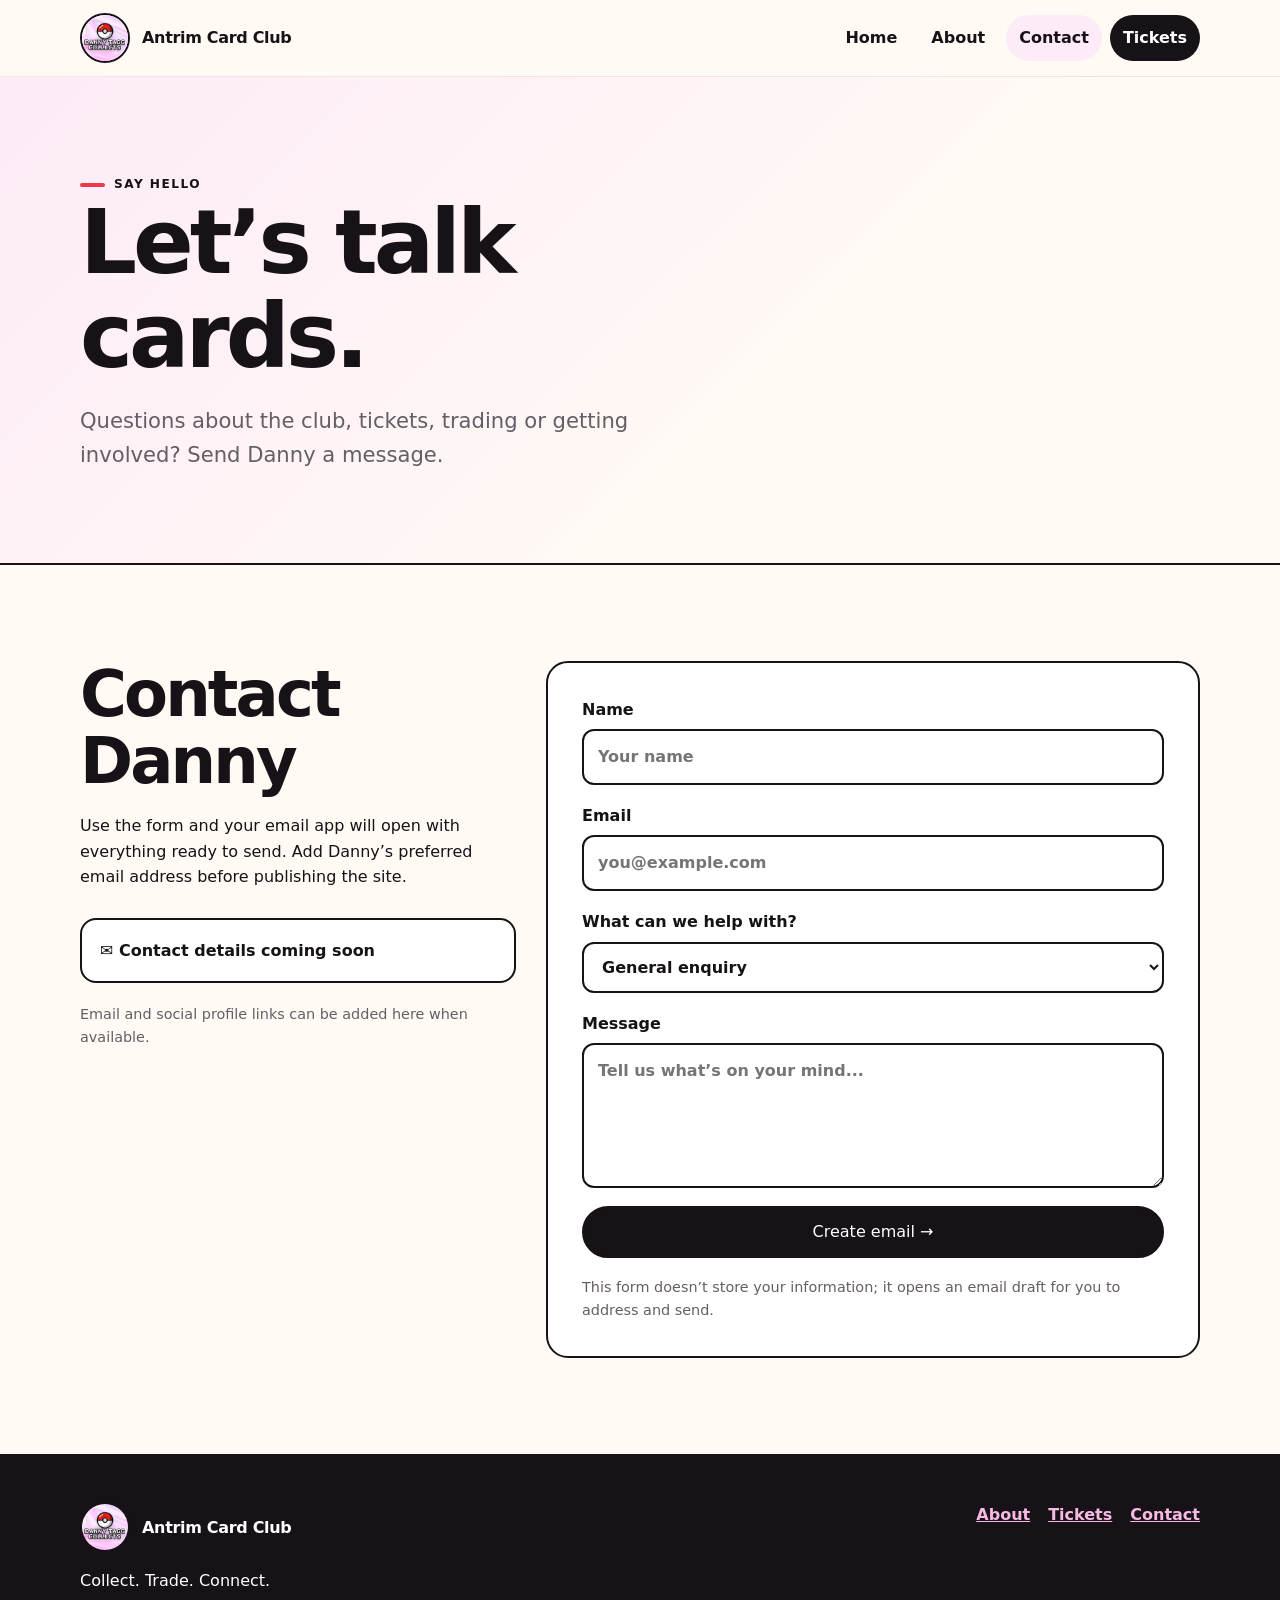
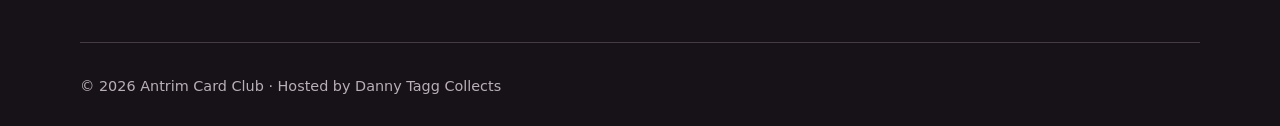
==== contact.html @ 0ae38f64 "Launch Antrim Card Club website" ====
<!doctype html><html lang="en"><head><meta charset="utf-8"><meta name="viewport" content="width=device-width, initial-scale=1"><meta name="description" content="Contact Danny Tagg Collects about Antrim Card Club."><title>Contact | Antrim Card Club</title><link rel="stylesheet" href="styles.css"></head><body>
<a class="skip" href="#main">Skip to content</a><header class="site-header"><nav class="nav wrap" aria-label="Main navigation"><a class="brand" href="index.html"><img src="assets/danny-tagg-logo.webp" alt="Danny Tagg Collects logo"><span>Antrim Card Club</span></a><button class="menu-btn" aria-expanded="false" aria-controls="nav-links">Menu</button><div class="nav-links" id="nav-links"><a href="index.html">Home</a><a href="about.html">About</a><a href="contact.html" aria-current="page">Contact</a><a class="nav-cta" href="tickets.html">Tickets</a></div></nav></header>
<main id="main"><section class="page-hero"><div class="wrap"><span class="eyebrow">Say hello</span><h1 data-content="contact.title">Let’s talk cards.</h1><p class="lead" data-content="contact.intro">Questions about the club, tickets, trading or getting involved? Send Danny a message.</p></div></section>
<section class="section"><div class="wrap contact-grid"><div><h2>Contact Danny</h2><p>Use the form and your email app will open with everything ready to send. Add Danny’s preferred email address before publishing the site.</p><div class="contact-items"><div class="contact-item">✉ Contact details coming soon</div></div><p class="form-note" style="margin-top:20px">Email and social profile links can be added here when available.</p></div><div class="panel"><form id="contact-form"><label>Name<input name="name" required autocomplete="name" placeholder="Your name"></label><label>Email<input type="email" name="email" required autocomplete="email" placeholder="you@example.com"></label><label>What can we help with?<select name="topic"><option>General enquiry</option><option>Tickets</option><option>Trading</option><option>Collaboration</option></select></label><label>Message<textarea name="message" required placeholder="Tell us what’s on your mind..."></textarea></label><button class="btn btn-primary" type="submit">Create email →</button><p class="form-note">This form doesn’t store your information; it opens an email draft for you to address and send.</p></form></div></div></section></main>
<footer><div class="wrap"><div class="footer-grid"><div class="footer-brand"><a class="brand" href="index.html"><img src="assets/danny-tagg-logo.webp" alt=""><span>Antrim Card Club</span></a><p>Collect. Trade. Connect.</p></div><div class="footer-links"><a href="about.html">About</a><a href="tickets.html">Tickets</a><a href="contact.html">Contact</a></div></div><div class="copyright">© <span data-year></span> Antrim Card Club · Hosted by Danny Tagg Collects</div></div></footer><script src="site-content.js"></script><script src="script.js"></script></body></html>
---- styles.css ----
:root {
  --ink: #171217;
  --muted: #665d66;
  --cream: #fffaf4;
  --paper: #ffffff;
  --pink: #f8b9e3;
  --pink-soft: #fdebf7;
  --red: #ee3948;
  --yellow: #ffd45a;
  --line: #ded4dc;
  --shadow: 0 16px 50px rgba(39, 18, 33, .12);
  --radius: 22px;
}

* { box-sizing: border-box; }
html { scroll-behavior: smooth; }
body {
  margin: 0;
  color: var(--ink);
  background: var(--cream);
  font-family: Inter, ui-sans-serif, system-ui, -apple-system, BlinkMacSystemFont, "Segoe UI", sans-serif;
  line-height: 1.6;
}
a { color: inherit; }
[data-content] a { color: #b81732; font-weight: 800; text-decoration-thickness: 2px; text-underline-offset: 3px; }
[data-content] a:hover { color: var(--red); }
img { max-width: 100%; display: block; }
.wrap { width: min(1120px, calc(100% - 40px)); margin-inline: auto; }
.skip { position: absolute; left: -9999px; }
.skip:focus { left: 16px; top: 12px; z-index: 100; padding: 10px 14px; background: white; border: 2px solid var(--ink); }

.site-header { position: sticky; top: 0; z-index: 20; background: rgba(255,250,244,.9); backdrop-filter: blur(14px); border-bottom: 1px solid rgba(23,18,23,.08); }
.nav { min-height: 76px; display: flex; align-items: center; justify-content: space-between; gap: 24px; }
.brand { display: flex; align-items: center; gap: 12px; font-weight: 900; text-decoration: none; letter-spacing: -.02em; }
.brand img { width: 50px; height: 50px; border-radius: 50%; object-fit: cover; border: 2px solid var(--ink); }
.nav-links { display: flex; align-items: center; gap: 8px; }
.nav-links a { text-decoration: none; font-weight: 750; padding: 10px 13px; border-radius: 999px; }
.nav-links a:hover, .nav-links a[aria-current="page"] { background: var(--pink-soft); }
.nav-links .nav-cta { background: var(--ink); color: white; }
.nav-links .nav-cta:hover, .nav-links .nav-cta[aria-current="page"] { background: var(--red); }
.menu-btn { display: none; border: 0; background: transparent; font: inherit; font-weight: 800; padding: 8px; }

.hero { min-height: 650px; display: grid; grid-template-columns: 1.1fr .9fr; align-items: center; gap: 64px; padding: 76px 0; }
.eyebrow { display: inline-flex; align-items: center; gap: 9px; text-transform: uppercase; letter-spacing: .12em; font-size: .76rem; font-weight: 900; }
.eyebrow::before { content: ""; width: 25px; height: 4px; background: var(--red); border-radius: 4px; }
h1, h2, h3 { line-height: 1.05; letter-spacing: -.045em; margin: 0 0 18px; }
h1 { font-size: clamp(3.3rem, 8vw, 7.5rem); max-width: 9ch; }
h2 { font-size: clamp(2.2rem, 5vw, 4rem); }
h3 { font-size: 1.45rem; }
.lead { font-size: clamp(1.08rem, 2vw, 1.32rem); color: var(--muted); max-width: 630px; }
.actions { display: flex; flex-wrap: wrap; gap: 12px; margin-top: 32px; }
.btn { display: inline-flex; align-items: center; justify-content: center; min-height: 52px; padding: 0 22px; border: 2px solid var(--ink); border-radius: 999px; text-decoration: none; font-weight: 900; transition: transform .18s, box-shadow .18s, background .18s; }
.btn:hover { transform: translateY(-2px); box-shadow: 0 6px 0 var(--ink); }
.btn-primary { color: white; background: var(--ink); }
.btn-pink { background: var(--pink); }
.btn-light { background: white; }

.hero-art { position: relative; min-height: 480px; display: grid; place-items: center; }
.hero-disc { width: min(390px, 86vw); aspect-ratio: 1; border-radius: 50%; padding: 28px; background: repeating-linear-gradient(45deg, var(--pink), var(--pink) 18px, #ffcdeb 18px, #ffcdeb 36px); border: 4px solid var(--ink); box-shadow: 16px 18px 0 var(--red); transform: rotate(4deg); }
.hero-disc img { width: 100%; height: 100%; object-fit: cover; border-radius: 50%; border: 4px solid var(--ink); image-rendering: auto; }
.spark { position: absolute; font-size: 4rem; font-weight: 900; color: var(--yellow); -webkit-text-stroke: 2px var(--ink); }
.spark-a { left: 1%; top: 12%; transform: rotate(-14deg); }
.spark-b { right: 0; bottom: 5%; transform: rotate(15deg); }

.ticker { overflow: hidden; background: var(--ink); color: white; border-block: 3px solid var(--ink); }
.ticker-track { width: max-content; padding: 14px 0; font-weight: 900; text-transform: uppercase; letter-spacing: .08em; animation: ticker 24s linear infinite; }
.ticker span { color: var(--pink); padding: 0 16px; }
@keyframes ticker { to { transform: translateX(-50%); } }
@media (prefers-reduced-motion: reduce) { .ticker-track { animation: none; } * { scroll-behavior: auto !important; } }

.section { padding: 96px 0; }
.section-pink { background: var(--pink-soft); border-block: 1px solid #f3cee7; }
.section-head { display: flex; justify-content: space-between; align-items: end; gap: 24px; margin-bottom: 40px; }
.section-head p { max-width: 510px; color: var(--muted); margin: 0; }
.cards { display: grid; grid-template-columns: repeat(3, 1fr); gap: 18px; }
.card { padding: 28px; border: 2px solid var(--ink); background: white; border-radius: var(--radius); box-shadow: 7px 7px 0 var(--ink); }
.card-icon { width: 52px; height: 52px; display: grid; place-items: center; border-radius: 50%; background: var(--pink); border: 2px solid var(--ink); font-size: 1.4rem; margin-bottom: 36px; }
.card p { color: var(--muted); margin-bottom: 0; }
.split { display: grid; grid-template-columns: 1fr 1fr; gap: 64px; align-items: center; }
.feature-list { list-style: none; padding: 0; margin: 28px 0 0; }
.feature-list li { display: flex; gap: 12px; margin: 15px 0; font-weight: 700; }
.feature-list li::before { content: "✓"; flex: 0 0 26px; width: 26px; height: 26px; text-align: center; line-height: 24px; border-radius: 50%; background: var(--yellow); border: 2px solid var(--ink); }
.quote { background: var(--red); color: white; padding: 48px; border: 3px solid var(--ink); border-radius: 40px 10px 40px 10px; box-shadow: 12px 12px 0 var(--ink); }
.quote p { font-size: clamp(1.6rem, 3vw, 2.5rem); line-height: 1.2; font-weight: 900; letter-spacing: -.03em; margin: 0 0 24px; }
.quote span { font-weight: 800; }

.page-hero { padding: 92px 0 70px; background: linear-gradient(135deg, var(--pink-soft), var(--cream) 65%); border-bottom: 2px solid var(--ink); }
.page-hero h1 { max-width: 11ch; font-size: clamp(3.2rem, 7vw, 6.5rem); }
.info-grid { display: grid; grid-template-columns: 1.2fr .8fr; gap: 26px; }
.panel { background: white; border: 2px solid var(--ink); border-radius: var(--radius); padding: 34px; }
.panel-accent { background: var(--pink); box-shadow: 8px 8px 0 var(--ink); }
.ticket-card { display: grid; grid-template-columns: 1fr auto; gap: 28px; align-items: center; background: white; padding: 36px; border: 3px solid var(--ink); border-radius: 24px; box-shadow: 10px 10px 0 var(--pink); }
.ticket-status { display: inline-block; padding: 7px 12px; border: 2px solid var(--ink); border-radius: 99px; background: var(--yellow); font-weight: 900; font-size: .78rem; text-transform: uppercase; letter-spacing: .08em; }
.ticket-price { text-align: right; }
.ticket-price strong { display: block; font-size: 1.6rem; }
.notice { margin-top: 28px; padding: 20px; background: var(--pink-soft); border-left: 5px solid var(--red); }
.ticket-embed { overflow: hidden; background: white; border: 3px solid var(--ink); border-radius: 24px; box-shadow: 10px 10px 0 var(--pink); }
.ticket-embed-head { display: flex; justify-content: space-between; align-items: center; gap: 22px; padding: 26px 30px; border-bottom: 2px solid var(--ink); }
.ticket-embed-head h2 { margin: 12px 0 0; }
.ticket-embed-head a { font-weight: 900; white-space: nowrap; }
.ticket-embed iframe { display: block; width: 100%; height: 720px; border: 0; background: white; }

.contact-grid { display: grid; grid-template-columns: .8fr 1.2fr; gap: 30px; }
.contact-items { display: grid; gap: 14px; margin-top: 28px; }
.contact-item { padding: 18px; background: white; border: 2px solid var(--ink); border-radius: 16px; text-decoration: none; font-weight: 800; }
form { display: grid; gap: 18px; }
label { display: grid; gap: 7px; font-weight: 800; }
input, textarea, select { width: 100%; border: 2px solid var(--ink); border-radius: 12px; padding: 13px 14px; background: white; color: var(--ink); font: inherit; }
textarea { min-height: 145px; resize: vertical; }
input:focus, textarea:focus, select:focus { outline: 4px solid var(--pink); outline-offset: 1px; }
button.btn { cursor: pointer; font: inherit; }
.form-note { color: var(--muted); font-size: .9rem; margin: 0; }

.cta { margin: 0 auto 96px; padding: 52px; display: flex; align-items: center; justify-content: space-between; gap: 28px; background: var(--yellow); border: 3px solid var(--ink); border-radius: 28px; box-shadow: 10px 10px 0 var(--red); }
.cta h2 { margin-bottom: 6px; }
.cta p { margin: 0; }
footer { padding: 48px 0 28px; background: var(--ink); color: white; }
.footer-grid { display: flex; justify-content: space-between; gap: 40px; align-items: start; }
.footer-brand { max-width: 420px; }
.footer-brand .brand { margin-bottom: 16px; }
.footer-links { display: flex; gap: 18px; flex-wrap: wrap; }
.footer-links a { color: var(--pink); font-weight: 800; }
.copyright { padding-top: 32px; margin-top: 32px; border-top: 1px solid #443b44; color: #b9afb8; font-size: .9rem; }

@media (max-width: 800px) {
  .menu-btn { display: block; }
  .nav-links { display: none; position: absolute; left: 20px; right: 20px; top: 68px; padding: 14px; flex-direction: column; align-items: stretch; background: white; border: 2px solid var(--ink); border-radius: 18px; box-shadow: 7px 7px 0 var(--ink); }
  .nav-links.open { display: flex; }
  .nav-links a { text-align: center; }
  .hero { grid-template-columns: 1fr; padding-top: 52px; gap: 24px; }
  .hero-art { min-height: 390px; }
  .cards, .split, .info-grid, .contact-grid { grid-template-columns: 1fr; }
  .section-head, .cta, .footer-grid { align-items: start; flex-direction: column; }
  .ticket-card { grid-template-columns: 1fr; }
  .ticket-price { text-align: left; }
  .ticket-embed-head { align-items: flex-start; flex-direction: column; }
  .ticket-embed iframe { height: 660px; }
  .section { padding: 70px 0; }
}

@media (max-width: 480px) {
  .wrap { width: min(100% - 26px, 1120px); }
  .brand span { font-size: .9rem; }
  h1 { font-size: 3.15rem; }
  .hero-disc { width: 300px; }
  .hero-art { min-height: 335px; }
  .quote, .panel, .ticket-card, .cta { padding: 26px; }
}
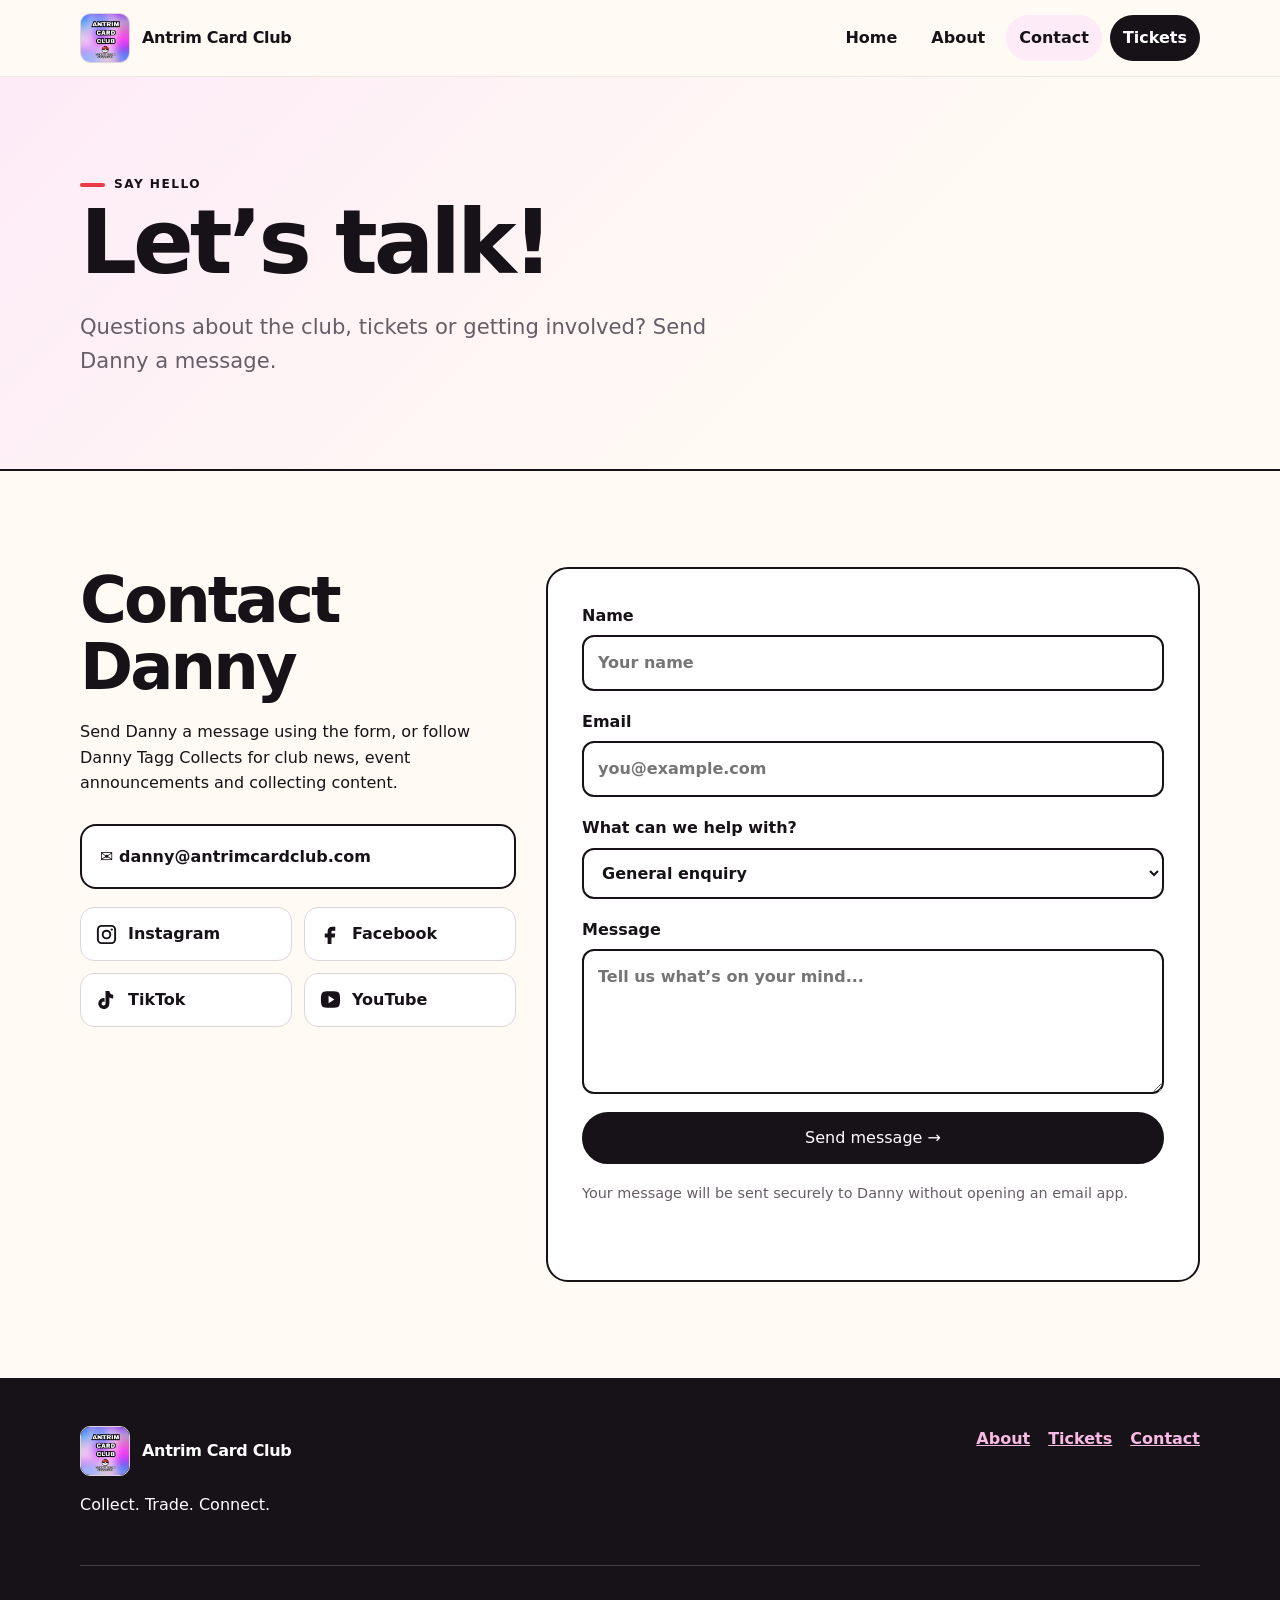
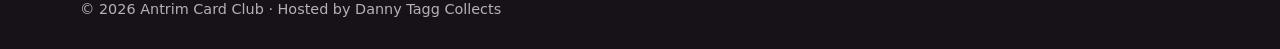
==== commit c7fd1b41: "Finish contact form and add social links" ====
--- a/contact.html
+++ b/contact.html
@@ -1,5 +1,14 @@
-<!doctype html><html lang="en"><head><meta charset="utf-8"><meta name="viewport" content="width=device-width, initial-scale=1"><meta name="description" content="Contact Danny Tagg Collects about Antrim Card Club."><title>Contact | Antrim Card Club</title><link rel="stylesheet" href="styles.css"></head><body>
-<a class="skip" href="#main">Skip to content</a><header class="site-header"><nav class="nav wrap" aria-label="Main navigation"><a class="brand" href="index.html"><img src="assets/danny-tagg-logo.webp" alt="Danny Tagg Collects logo"><span>Antrim Card Club</span></a><button class="menu-btn" aria-expanded="false" aria-controls="nav-links">Menu</button><div class="nav-links" id="nav-links"><a href="index.html">Home</a><a href="about.html">About</a><a href="contact.html" aria-current="page">Contact</a><a class="nav-cta" href="tickets.html">Tickets</a></div></nav></header>
-<main id="main"><section class="page-hero"><div class="wrap"><span class="eyebrow">Say hello</span><h1 data-content="contact.title">Let’s talk cards.</h1><p class="lead" data-content="contact.intro">Questions about the club, tickets, trading or getting involved? Send Danny a message.</p></div></section>
-<section class="section"><div class="wrap contact-grid"><div><h2>Contact Danny</h2><p>Use the form and your email app will open with everything ready to send. Add Danny’s preferred email address before publishing the site.</p><div class="contact-items"><div class="contact-item">✉ Contact details coming soon</div></div><p class="form-note" style="margin-top:20px">Email and social profile links can be added here when available.</p></div><div class="panel"><form id="contact-form"><label>Name<input name="name" required autocomplete="name" placeholder="Your name"></label><label>Email<input type="email" name="email" required autocomplete="email" placeholder="you@example.com"></label><label>What can we help with?<select name="topic"><option>General enquiry</option><option>Tickets</option><option>Trading</option><option>Collaboration</option></select></label><label>Message<textarea name="message" required placeholder="Tell us what’s on your mind..."></textarea></label><button class="btn btn-primary" type="submit">Create email →</button><p class="form-note">This form doesn’t store your information; it opens an email draft for you to address and send.</p></form></div></div></section></main>
-<footer><div class="wrap"><div class="footer-grid"><div class="footer-brand"><a class="brand" href="index.html"><img src="assets/danny-tagg-logo.webp" alt=""><span>Antrim Card Club</span></a><p>Collect. Trade. Connect.</p></div><div class="footer-links"><a href="about.html">About</a><a href="tickets.html">Tickets</a><a href="contact.html">Contact</a></div></div><div class="copyright">© <span data-year></span> Antrim Card Club · Hosted by Danny Tagg Collects</div></div></footer><script src="site-content.js"></script><script src="script.js"></script></body></html>
+<!doctype html>
+<html lang="en">
+<head><meta charset="utf-8"><meta name="viewport" content="width=device-width, initial-scale=1"><meta name="description" content="Contact Danny Tagg Collects about Antrim Card Club."><title>Contact | Antrim Card Club</title><link rel="stylesheet" href="styles.css"></head>
+<body>
+<a class="skip" href="#main">Skip to content</a><header class="site-header"><nav class="nav wrap" aria-label="Main navigation"><a class="brand" href="index.html"><img src="assets/antrim-card-club-logo-square.png" alt="Antrim Card Club logo"><span>Antrim Card Club</span></a><button class="menu-btn" aria-expanded="false" aria-controls="nav-links">Menu</button><div class="nav-links" id="nav-links"><a href="index.html">Home</a><a href="about.html">About</a><a href="contact.html" aria-current="page">Contact</a><a class="nav-cta" href="tickets.html">Tickets</a></div></nav></header>
+<main id="main"><section class="page-hero"><div class="wrap"><span class="eyebrow">Say hello</span><h1 data-content="contact.title">Let’s talk!</h1><p class="lead" data-content="contact.intro">Questions about the club, tickets or getting involved? Send Danny a message.</p></div></section>
+<section class="section"><div class="wrap contact-grid"><div><h2>Contact Danny</h2><p>Send Danny a message using the form, or follow Danny Tagg Collects for club news, event announcements and collecting content.</p><div class="contact-items"><a class="contact-item" data-contact-email href="mailto:danny@antrimcardclub.com">Email Danny</a></div>
+<div class="social-links" aria-label="Danny Tagg Collects social profiles">
+<a data-social="instagramUrl" href="https://www.instagram.com/dannytaggcollects" target="_blank" rel="noopener" aria-label="Instagram"><svg viewBox="0 0 24 24" aria-hidden="true"><path d="M7 2h10a5 5 0 0 1 5 5v10a5 5 0 0 1-5 5H7a5 5 0 0 1-5-5V7a5 5 0 0 1 5-5Zm0 2a3 3 0 0 0-3 3v10a3 3 0 0 0 3 3h10a3 3 0 0 0 3-3V7a3 3 0 0 0-3-3H7Zm5 3a5 5 0 1 1 0 10 5 5 0 0 1 0-10Zm0 2a3 3 0 1 0 0 6 3 3 0 0 0 0-6Zm5.5-3.3a1.2 1.2 0 1 1 0 2.4 1.2 1.2 0 0 1 0-2.4Z"/></svg><span>Instagram</span></a>
+<a data-social="facebookUrl" href="https://www.facebook.com/share/1aVycE8cTP/?mibextid=wwXIfr" target="_blank" rel="noopener" aria-label="Facebook"><svg viewBox="0 0 24 24" aria-hidden="true"><path d="M14 8h3V4h-3c-3.3 0-5 2-5 5v2H6v4h3v7h4v-7h3.3l.7-4h-4V9c0-.7.3-1 1-1Z"/></svg><span>Facebook</span></a>
+<a data-social="tiktokUrl" href="https://www.tiktok.com/@dannytaggcollects" target="_blank" rel="noopener" aria-label="TikTok"><svg viewBox="0 0 24 24" aria-hidden="true"><path d="M15 3c.4 2.3 1.7 3.7 4 4v4c-1.5 0-2.8-.4-4-1.1v6.3a5.8 5.8 0 1 1-5-5.7v4.1a2 2 0 1 0 1 1.7V3h4Z"/></svg><span>TikTok</span></a>
+<a data-social="youtubeUrl" href="https://www.youtube.com/@DannyTaggCollects" target="_blank" rel="noopener" aria-label="YouTube"><svg viewBox="0 0 24 24" aria-hidden="true"><path d="M22 12c0-3-.3-5-.7-6-.4-1-1.2-1.7-2.2-2C17.5 3.5 14.5 3.4 12 3.4S6.5 3.5 4.9 4c-1 .3-1.8 1-2.2 2C2.3 7 2 9 2 12s.3 5 .7 6c.4 1 1.2 1.7 2.2 2 1.6.5 4.6.6 7.1.6s5.5-.1 7.1-.6c1-.3 1.8-1 2.2-2 .4-1 .7-3 .7-6Zm-12 4V8l6 4-6 4Z"/></svg><span>YouTube</span></a>
+</div></div><div class="panel"><form id="contact-form" action="https://formsubmit.co/danny@antrimcardclub.com" method="POST"><input type="hidden" name="_subject" value="New Antrim Card Club website enquiry"><input type="hidden" name="_template" value="table"><input type="text" name="_honey" class="form-honeypot" tabindex="-1" autocomplete="off" aria-hidden="true"><label>Name<input name="name" required autocomplete="name" placeholder="Your name"></label><label>Email<input type="email" name="email" required autocomplete="email" placeholder="you@example.com"></label><label>What can we help with?<select name="topic"><option>General enquiry</option><option>Tickets</option><option>Trading</option><option>Collaboration</option></select></label><label>Message<textarea name="message" required placeholder="Tell us what’s on your mind..."></textarea></label><button class="btn btn-primary" type="submit">Send message →</button><p class="form-note">Your message will be sent securely to Danny without opening an email app.</p><p class="form-status" role="status" aria-live="polite"></p></form></div></div></section></main>
+<footer><div class="wrap"><div class="footer-grid"><div class="footer-brand"><a class="brand" href="index.html"><img src="assets/antrim-card-club-logo-square.png" alt=""><span>Antrim Card Club</span></a><p>Collect. Trade. Connect.</p></div><div class="footer-links"><a href="about.html">About</a><a href="tickets.html">Tickets</a><a href="contact.html">Contact</a></div></div><div class="copyright">© <span data-year></span> Antrim Card Club · Hosted by Danny Tagg Collects</div></div></footer><script src="site-content.js"></script><script src="script.js"></script></body></html>
--- a/styles.css
+++ b/styles.css
@@ -32,7 +32,7 @@
 .site-header { position: sticky; top: 0; z-index: 20; background: rgba(255,250,244,.9); backdrop-filter: blur(14px); border-bottom: 1px solid rgba(23,18,23,.08); }
 .nav { min-height: 76px; display: flex; align-items: center; justify-content: space-between; gap: 24px; }
 .brand { display: flex; align-items: center; gap: 12px; font-weight: 900; text-decoration: none; letter-spacing: -.02em; }
-.brand img { width: 50px; height: 50px; border-radius: 50%; object-fit: cover; border: 2px solid var(--ink); }
+.brand img { width: 50px; height: 50px; border-radius: 10px; object-fit: cover; border: 1px solid var(--line); }
 .nav-links { display: flex; align-items: center; gap: 8px; }
 .nav-links a { text-decoration: none; font-weight: 750; padding: 10px 13px; border-radius: 999px; }
 .nav-links a:hover, .nav-links a[aria-current="page"] { background: var(--pink-soft); }
@@ -56,9 +56,9 @@
 .btn-light { background: white; }
 
 .hero-art { position: relative; min-height: 480px; display: grid; place-items: center; }
-.hero-disc { width: min(390px, 86vw); aspect-ratio: 1; border-radius: 50%; padding: 28px; background: repeating-linear-gradient(45deg, var(--pink), var(--pink) 18px, #ffcdeb 18px, #ffcdeb 36px); border: 4px solid var(--ink); box-shadow: 16px 18px 0 var(--red); transform: rotate(4deg); }
-.hero-disc img { width: 100%; height: 100%; object-fit: cover; border-radius: 50%; border: 4px solid var(--ink); image-rendering: auto; }
-.spark { position: absolute; font-size: 4rem; font-weight: 900; color: var(--yellow); -webkit-text-stroke: 2px var(--ink); }
+.hero-disc { width: min(390px, 86vw); aspect-ratio: 1; overflow: hidden; border-radius: 24px; padding: 0; background: white; border: 1px solid var(--line); box-shadow: 0 24px 70px rgba(39, 18, 33, .18); transform: none; }
+.hero-disc img { width: 100%; height: 100%; object-fit: cover; border-radius: 23px; border: 0; image-rendering: auto; }
+.spark { display: none; }
 .spark-a { left: 1%; top: 12%; transform: rotate(-14deg); }
 .spark-b { right: 0; bottom: 5%; transform: rotate(15deg); }
 
@@ -94,6 +94,11 @@
 .ticket-price { text-align: right; }
 .ticket-price strong { display: block; font-size: 1.6rem; }
 .notice { margin-top: 28px; padding: 20px; background: var(--pink-soft); border-left: 5px solid var(--red); }
+.gallery-section { background: var(--cream); }
+.gallery-grid { display: grid; grid-template-columns: repeat(2, minmax(0, 1fr)); gap: 22px; }
+.gallery-card { margin: 0; overflow: hidden; background: white; border: 1px solid var(--line); border-radius: 20px; box-shadow: 0 14px 38px rgba(39,18,33,.1); }
+.gallery-card img { width: 100%; aspect-ratio: 1; object-fit: cover; }
+.gallery-card figcaption { padding: 16px 18px 18px; color: var(--muted); font-weight: 700; }
 .ticket-embed { overflow: hidden; background: white; border: 3px solid var(--ink); border-radius: 24px; box-shadow: 10px 10px 0 var(--pink); }
 .ticket-embed-head { display: flex; justify-content: space-between; align-items: center; gap: 22px; padding: 26px 30px; border-bottom: 2px solid var(--ink); }
 .ticket-embed-head h2 { margin: 12px 0 0; }
@@ -103,6 +108,10 @@
 .contact-grid { display: grid; grid-template-columns: .8fr 1.2fr; gap: 30px; }
 .contact-items { display: grid; gap: 14px; margin-top: 28px; }
 .contact-item { padding: 18px; background: white; border: 2px solid var(--ink); border-radius: 16px; text-decoration: none; font-weight: 800; }
+.social-links { display: grid; grid-template-columns: repeat(2, minmax(0, 1fr)); gap: 12px; margin-top: 18px; }
+.social-links a { display: flex; align-items: center; gap: 10px; padding: 13px 14px; color: var(--ink); background: white; border: 1px solid var(--line); border-radius: 14px; text-decoration: none; font-weight: 800; transition: transform .18s, box-shadow .18s; }
+.social-links a:hover { transform: translateY(-2px); box-shadow: 0 5px 0 var(--ink); }
+.social-links svg { width: 23px; height: 23px; flex: none; fill: currentColor; }
 form { display: grid; gap: 18px; }
 label { display: grid; gap: 7px; font-weight: 800; }
 input, textarea, select { width: 100%; border: 2px solid var(--ink); border-radius: 12px; padding: 13px 14px; background: white; color: var(--ink); font: inherit; }
@@ -110,6 +119,11 @@
 input:focus, textarea:focus, select:focus { outline: 4px solid var(--pink); outline-offset: 1px; }
 button.btn { cursor: pointer; font: inherit; }
 .form-note { color: var(--muted); font-size: .9rem; margin: 0; }
+.form-status { min-height: 1.4em; margin: 0; font-weight: 800; }
+.form-status.is-success { color: #18733b; }
+.form-status.is-error { color: #a51c30; }
+.form-honeypot { position: absolute !important; left: -10000px !important; width: 1px !important; height: 1px !important; overflow: hidden !important; }
+form button:disabled { cursor: wait; opacity: .7; }
 
 .cta { margin: 0 auto 96px; padding: 52px; display: flex; align-items: center; justify-content: space-between; gap: 28px; background: var(--yellow); border: 3px solid var(--ink); border-radius: 28px; box-shadow: 10px 10px 0 var(--red); }
 .cta h2 { margin-bottom: 6px; }
@@ -129,7 +143,7 @@
   .nav-links a { text-align: center; }
   .hero { grid-template-columns: 1fr; padding-top: 52px; gap: 24px; }
   .hero-art { min-height: 390px; }
-  .cards, .split, .info-grid, .contact-grid { grid-template-columns: 1fr; }
+  .cards, .split, .info-grid, .contact-grid, .gallery-grid { grid-template-columns: 1fr; }
   .section-head, .cta, .footer-grid { align-items: start; flex-direction: column; }
   .ticket-card { grid-template-columns: 1fr; }
   .ticket-price { text-align: left; }
